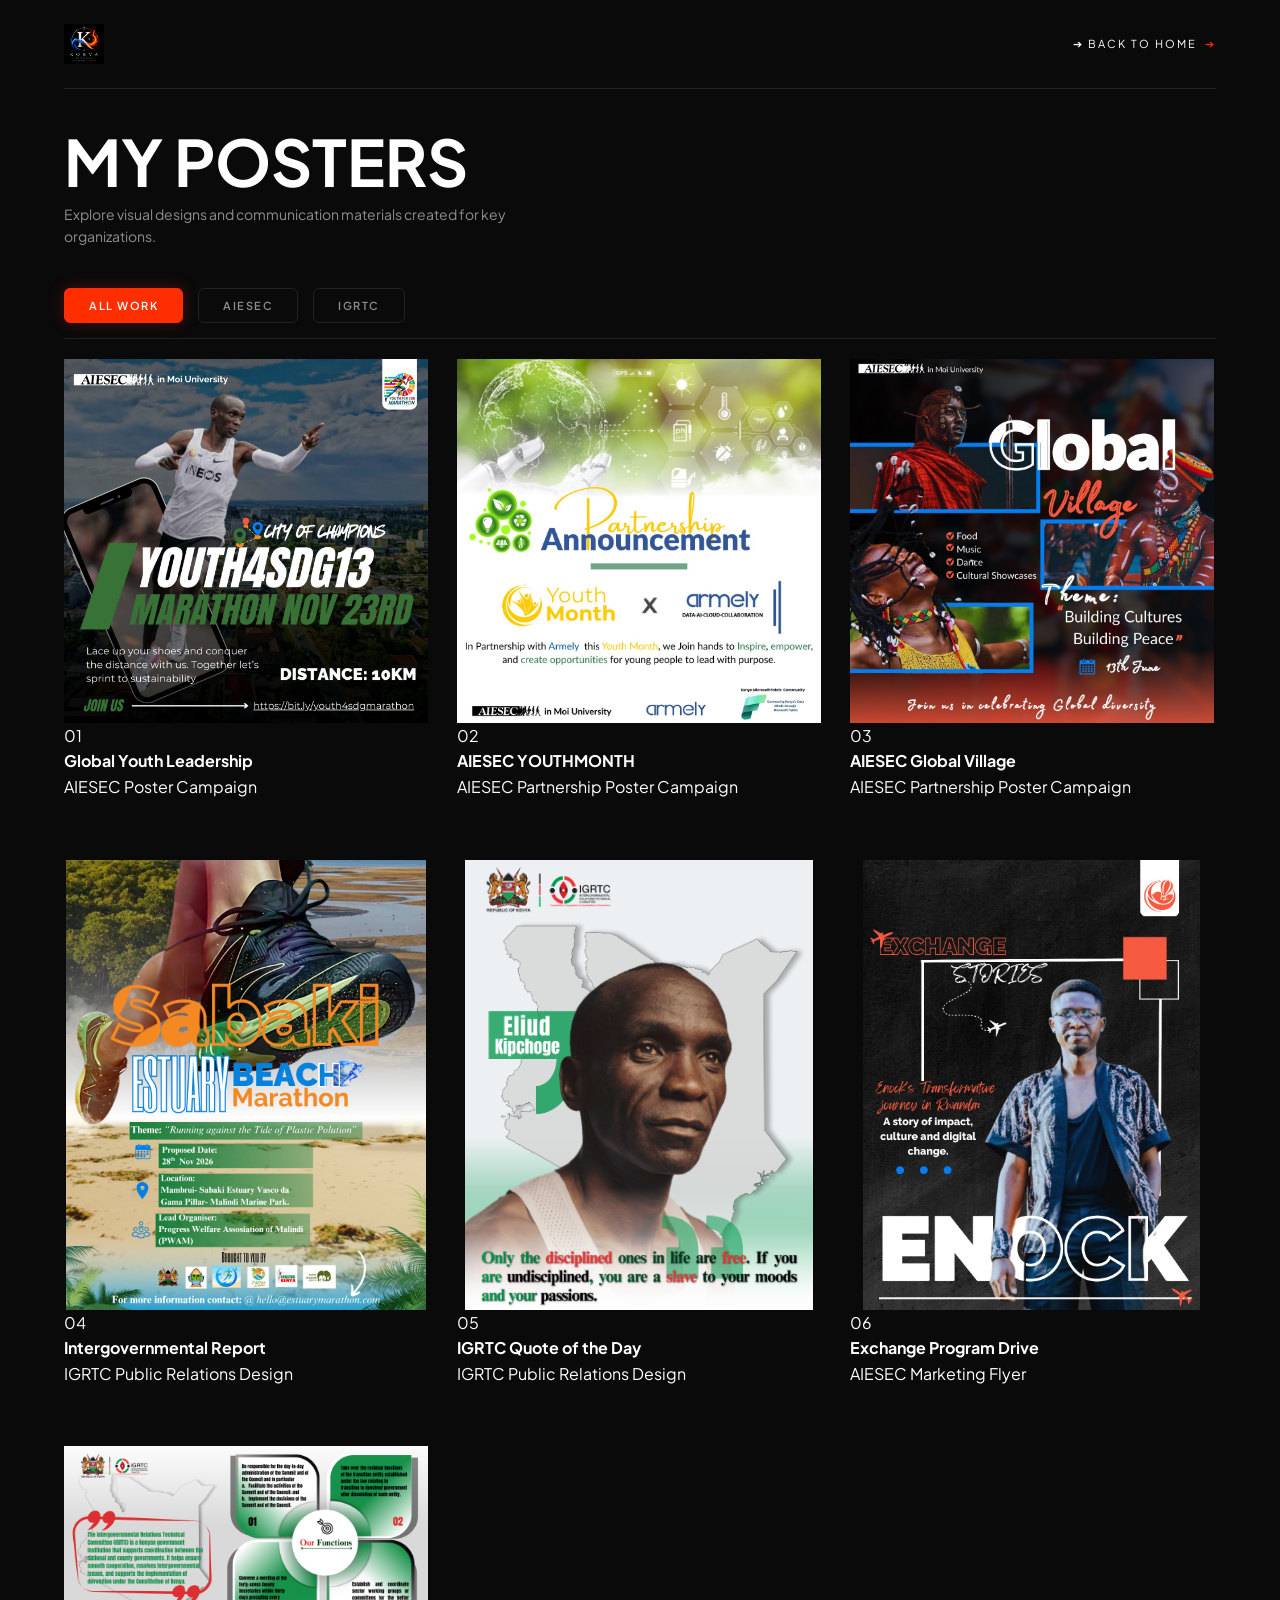
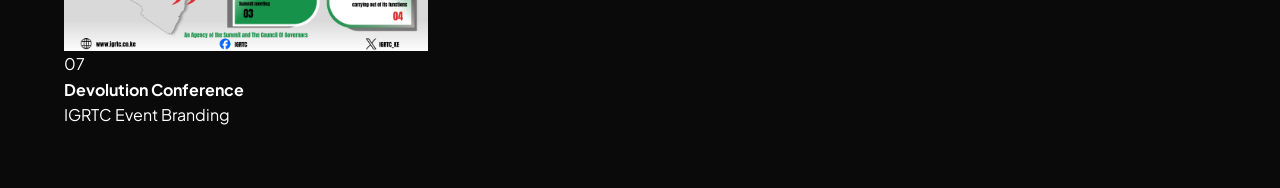
==== projects.html @ b1f052ab "initial commit" ====
<!DOCTYPE html>
<html lang="en">
<head>
    <meta charset="UTF-8">
    <meta name="viewport" content="width=device-width, initial-scale=1.0">
    <title>All Projects | Karen Mbingu</title>
    <link rel="preconnect" href="https://fonts.googleapis.com">
    <link rel="preconnect" href="https://fonts.gstatic.com" crossorigin>
    <link href="https://fonts.googleapis.com/css2?family=Oswald:wght@700&family=Plus+Jakarta+Sans:wght@300;400;600;700&display=swap" rel="stylesheet">
    <link rel="stylesheet" href="style.css">
</head>
<body>

    <div class="container animate-fade-down">
        <header>
            <a href="index.html" class="brand-logo">
                <img src="images/KORVA logo.jpeg" alt="Logo">
            </a>
            <a href="index.html" class="status-badge">➔ Back to Home</a>
        </header>

        <section class="projects-hero">
            <h1 class="hero-name" style="margin-top: 40px; margin-bottom: 10px;">My Posters</h1>
            <p class="hero-desc" style="max-width: 500px;">Explore visual designs and communication materials created for key organizations.</p>
        </section>

        <div class="filter-container">
            <button class="filter-btn active" onclick="filterProjects('all', this)">All Work</button>
            <button class="filter-btn" onclick="filterProjects('aiesec', this)">AIESEC</button>
            <button class="filter-btn" onclick="filterProjects('igrtc', this)">IGRTC</button>
        </div>

        <section class="project-grid" style="margin-top: 20px; margin-bottom: 80px;">
            
            <div class="project-card project-item aiesec">
                <div class="project-img-container">
                    <img src="images/AIESEC Marathon.jpeg" alt="AIESEC Poster 1">
                </div>
                <div class="project-meta">
                    <div class="proj-num">01</div>
                    <div class="proj-details">
                        <h4>Global Youth Leadership</h4>
                        <p>AIESEC Poster Campaign</p>
                    </div>
                </div>
            </div>

            <div class="project-card project-item aiesec">
                <div class="project-img-container">
                    <img src="images/AIESEC x ARMELY Partnership.jpeg" alt="AIESEC Poster 2">
                </div>
                <div class="project-meta">
                    <div class="proj-num">02</div>
                    <div class="proj-details">
                        <h4>AIESEC YOUTHMONTH</h4>
                        <p>AIESEC Partnership Poster Campaign</p>
                    </div>
                </div>
            </div>

            <div class="project-card project-item aiesec">
                <div class="project-img-container">
                    <img src="images/AIESEC Global Village.jpeg" alt="AIESEC Poster 3">
                </div>
                <div class="project-meta">
                    <div class="proj-num">03</div>
                    <div class="proj-details">
                        <h4>AIESEC Global Village</h4>
                        <p>AIESEC Partnership Poster Campaign</p>
                    </div>
                </div>
            </div>

            <div class="project-card project-item igrtc">
                <div class="project-img-container"> 
                    <img src="images/Sabaki (8).png" alt="IGRTC Poster 1">
                </div>
                <div class="project-meta">
                    <div class="proj-num">04</div>
                    <div class="proj-details">
                        <h4>Intergovernmental Report</h4>
                        <p>IGRTC Public Relations Design</p>
                    </div>
                </div>
            </div>

            <div class="project-card project-item igrtc">
                <div class="project-img-container">
                    <img src="images/Kipchoge (6).png" alt="IGRTC Poster 2">
                </div>
                <div class="project-meta">
                    <div class="proj-num">05</div>
                    <div class="proj-details">
                        <h4>IGRTC Quote of the Day</h4>
                        <p>IGRTC Public Relations Design</p>
                    </div>
                </div>
            </div>

            <div class="project-card project-item aiesec">
                <div class="project-img-container">
                    <img src="images/AIESEC Exchange Story.jpeg" alt="AIESEC Poster 4">
                </div>
                <div class="project-meta">
                    <div class="proj-num">06</div>
                    <div class="proj-details">
                        <h4>Exchange Program Drive</h4>
                        <p>AIESEC Marketing Flyer</p>
                    </div>
                </div>
            </div>

            <div class="project-card project-item igrtc">
                <div class="project-img-container">
                    <img src="images/IGRTC Functions (2).png" alt="IGRTC Poster 3">
                </div>
                <div class="project-meta">
                    <div class="proj-num">07</div>
                    <div class="proj-details">
                        <h4>Devolution Conference</h4>
                        <p>IGRTC Event Branding</p>
                    </div>
                </div>
            </div>

        </section>
    </div>

    <script>
        function filterProjects(category, buttonElement) {
            // 1. Manage active button states
            const buttons = document.querySelectorAll('.filter-btn');
            buttons.forEach(btn => btn.classList.remove('active'));
            if (buttonElement) {
                buttonElement.classList.add('active');
            }

            // 2. Filter elements directly overriding CSS !important values
            const items = document.querySelectorAll('.project-item');
            items.forEach(item => {
                if (category === 'all' || item.classList.contains(category)) {
                    // Restores your layout styling smoothly
                    item.style.setProperty('display', 'flex', 'important');
                } else {
                    // Trumps the CSS file's !important to hide the card completely
                    item.style.setProperty('display', 'none', 'important');
                }
            });
        }
    </script>

</body>
</html>
---- style.css ----
:root {
    --bg-color: #0a0a0a;
    --card-bg: #121212;
    --accent-red: #ff2e00;
    --text-main: #ffffff;
    --text-muted: #8e8e8e;
    --border-color: #222222;
}

/* --- 1. Logo Styling --- */
.brand-logo {
    display: flex;
    align-items: center;
}

.brand-logo img {
    height: 40px; /* Adjust this number to scale your logo precisely */
    width: auto;
    object-fit: contain;
}

/* --- 2. Reduced Profile Picture Size --- */
.hero-image-wrapper {
    position: absolute;
    bottom: 0;
    left: 50%;
    transform: translateX(-50%); /* Updated centering */
    height: 100%; 
    justify-content: center;
    z-index: 2;
    display: flex;
    align-items: flex-end;
}

.hero-image-wrapper img {
    max-height: 110%; 
    height: 95vh;
    width: auto;
    object-fit: contain;
    filter: brightness(0.85) contrast(1.1) grayscale(0.2); 
}

/* --- 3. Circular Red Light Gradient & Text Background --- */
.hero-bg-text {
    position: absolute;
    top: 5%; /* Adjusted top positioning slightly */
    left: 50%;
    transform: translateX(-50%);
    font-family: 'Oswald', sans-serif;
    font-size: 16vw;
    line-height: 0.8;
    color: transparent;
    -webkit-text-stroke: 2px rgba(230, 26, 35, 0.4);
    text-transform: uppercase;
    z-index: 1;
    pointer-events: none;
    letter-spacing: -2px;
    font-weight: 700;
}
    
/* Fixed: Moved this selector outside or kept it grouped cleanly */
.hero-bg-text::after {
    content: '';
    position: absolute;
    top: 50%;
    left: 50%;
    transform: translate(-50%, -50%);
    width: 15vw; 
    height: 15vw; 
    background-color: var(--accent-red);
    border-radius: 50%;
    filter: blur(100px); 
    opacity: 0.5;
    z-index: -1;
}

/* Fixed: Removed nested SCSS syntax that breaks standard CSS */
.hero {
    position: relative;
    min-height: 85vh;
    display: flex;
    align-items: flex-end;
    padding-bottom: 60px;
    margin-bottom: 80px;
}

.hero::after {
    content: '';
    position: absolute;
    bottom: 0;
    left: 0;
    width: 100%;
    height: 35%; 
    background: linear-gradient(to top, var(--bg-color) 15%, rgba(10, 10, 10, 0) 100%);
    z-index: 2; 
    pointer-events: none;
}

* {
    margin: 0;
    padding: 0;
    box-sizing: border-box;
    font-family: 'Plus Jakarta Sans', sans-serif;
}

body {
    background-color: var(--bg-color);
    color: var(--text-main);
    overflow-x: hidden;
    line-height: 1.6;
}

.container {
    max-width: 1200px;
    margin: 0 auto;
    padding: 0 24px;
}

a {
    color: inherit;
    text-decoration: none;
}

/* --- HEADER NAVIGATION --- */
header {
    display: flex;
    justify-content: space-between;
    align-items: center;
    padding: 24px 0;
    font-size: 11px;
    letter-spacing: 2px;
    text-transform: uppercase;
    border-bottom: 1px solid var(--border-color);
}

.brand-title span {
    color: var(--accent-red);
    display: block;
}

.status-badge {
    display: flex;
    align-items: center;
    gap: 8px;
}

.status-badge::after {
    content: "➔";
    color: var(--accent-red);
}

/* --- HERO TEXT AND CONTENT --- */
.hero-content {
    position: relative;
    z-index: 3; 
    width: 100%;
    display: grid;
    grid-template-columns: 1.2fr 0.8fr;
    align-items: flex-end;
}

.hero-intro h2 {
    font-family: 'Allura', cursive;
    font-size: 42px;
    color: #ffffff;
    margin-bottom: -10px;
    font-weight: 400;
}

.hero-name {
    font-size: 64px;
    text-transform: uppercase;
    line-height: 1;
    margin-bottom: 30px;
    font-weight: 700;
}

.hero-title {
    color: var(--accent-red);
    font-size: 18px;
    text-transform: uppercase;
    letter-spacing: 1px;
    margin-bottom: 15px;
    font-weight: 700;
}

.hero-desc {
    color: var(--text-muted);
    max-width: 360px;
    font-size: 14px;
    margin-bottom: 30px;
}

.hero-stats {
    display: flex;
    flex-direction: column;
    align-items: flex-end;
    gap: 20px; 
    text-align: right;
}

.stat-item {
    display: flex;
    align-items: center;
    gap: 20px;
    background: rgba(255, 255, 255, 0.02); 
    border: 1px solid rgba(255, 255, 255, 0.05); 
    padding: 12px 24px;
    border-radius: 12px; 
    backdrop-filter: blur(8px);
    transition: all 0.4s cubic-bezier(0.16, 1, 0.3, 1);
    
    opacity: 0;
    transform: translateY(20px) scale(0.95);
    animation: statSpringIn 1s cubic-bezier(0.34, 1.56, 0.64, 1) forwards;
}

.stat-item:hover {
    background: rgba(230, 26, 35, 0.05); 
    border-color: rgba(230, 26, 35, 0.3); 
    transform: translateY(-4px) scale(1.02); 
}

.stat-num {
    font-size: 48px;
    font-weight: 700;
    color: var(--accent-red);
    line-height: 1;
    font-family: 'Oswald', sans-serif;
    letter-spacing: -1px;
    text-shadow: 0 0 20px rgba(230, 26, 35, 0.2); 
}

.stat-label {
    font-size: 10px;
    text-transform: uppercase;
    letter-spacing: 1.5px;
    color: var(--text-muted);
    text-align: left;
    line-height: 1.4;
    font-weight: 600;
}

/* --- SECTION HEADER --- */
.section-header {
    display: flex;
    justify-content: space-between;
    align-items: center;
    border-top: 1px solid var(--border-color);
    padding: 24px 0;
    margin-top: 60px;
    margin-bottom: 30px;
    text-transform: uppercase;
    letter-spacing: 1px;
}

.section-header h3 {
    font-size: 18px;
}

.section-link {
    font-size: 12px;
    color: var(--text-muted);
}

/* --- SKILLS & PROCESS --- */
.split-grid {
    display: grid;
    grid-template-columns: 1fr 1fr 1fr;
    gap: 40px;
    margin-bottom: 80px;
}

.education-list {
    margin-bottom: 30px;
}

.edu-item {
    margin-bottom: 20px;
}

.edu-row {
    display: flex;
    justify-content: space-between;
    font-size: 14px;
    font-weight: 600;
}

.edu-year {
    color: var(--accent-red);
}

.edu-school {
    font-size: 12px;
    color: var(--text-muted);
}

.skills-header {
    color: var(--accent-red);
    font-size: 12px;
    text-transform: uppercase;
    letter-spacing: 1px;
    margin-bottom: 15px;
    font-weight: 700;
}

.tags-container {
    display: flex;
    flex-wrap: wrap;
    gap: 8px;
}

.tag {
    border: 1px solid var(--border-color);
    padding: 6px 14px;
    font-size: 10px;
    text-transform: uppercase;
    letter-spacing: 1px;
    border-radius: 4px;
    background: rgba(255,255,255,0.02);
}

/* Process Column */
.process-list {
    display: flex;
    flex-direction: column;
    gap: 20px;
}

.process-step {
    display: flex;
    gap: 15px;
}

.step-num {
    color: var(--accent-red);
    font-size: 14px;
    font-weight: 700;
}

.step-title {
    font-size: 13px;
    text-transform: uppercase;
    font-weight: 600;
    margin-bottom: 20px;
}

.step-title span {
    display: block;
    font-size: 12px;
    color: var(--text-muted);
    text-transform: none;
    font-weight: 400;
    margin-top: 4px;
}

/* Quote Callout Column */
.quote-column {
    background-color: #4a0709;
    padding: 40px;
    display: flex;
    flex-direction: column;
    justify-content: space-between;
    border-radius: 4px;
}

.quote-icon {
    font-size: 32px;
    color: var(--accent-red);
    line-height: 1;
}

.quote-text {
    font-size: 20px;
    font-weight: 300;
    margin: 20px 0;
}

.quote-author {
    font-family: 'Allura', cursive;
    font-size: 36px;
    margin-bottom: 30px;
}

/* --- FOOTER / LET'S WORK TOGETHER --- */
.footer-section {
    border-top: 1px solid var(--border-color);
    padding: 60px 0;
    display: grid;
    grid-template-columns: 1fr 1fr;
    gap: 40px;
}

.footer-left h2 {
    font-size: 48px;
    text-transform: uppercase;
    line-height: 1.1;
    margin-bottom: 20px;
}

.footer-left h2 span {
    color: var(--accent-red);
}

.footer-contacts {
    display: flex;
    flex-direction: column;
    gap: 15px;
}

.contact-item {
    display: flex;
    align-items: center;
    gap: 15px;
    font-size: 14px;
}

.contact-icon {
    width: 32px;
    height: 32px;
    border: 1px solid var(--border-color);
    border-radius: 50%;
    display: flex;
    align-items: center;
    justify-content: center;
    color: var(--accent-red);
    font-size: 12px;
}

/* ==========================================================================
   PORTFOLIO FILTER PAGES
   ========================================================================== */

.filter-container {
    display: flex;
    gap: 15px;
    margin: 40px 0 20px 0;
    border-bottom: 1px solid var(--border-color);
    padding-bottom: 15px;
}

.filter-btn {
    background: transparent;
    border: 1px solid var(--border-color);
    color: var(--text-muted);
    padding: 10px 24px;
    font-size: 11px;
    text-transform: uppercase;
    letter-spacing: 1.5px;
    border-radius: 6px;
    cursor: pointer;
    font-weight: 600;
    transition: all 0.3s cubic-bezier(0.16, 1, 0.3, 1);
}

.filter-btn:hover {
    color: var(--text-main);
    border-color: rgba(255, 255, 255, 0.3);
}

.filter-btn.active {
    background-color: var(--accent-red);
    color: var(--text-main);
    border-color: var(--accent-red);
    box-shadow: 0 0 15px rgba(230, 26, 35, 0.3);
}

/* Smooth transition when posters display or hide */
.project-item {
    transition: opacity 0.4s ease, transform 0.4s ease;
}

/* Target the projects container */
.project-list,
.projects-container,
.project-container,
.project-grid {
    display: flex !important;
    flex-wrap: wrap !important;
    gap: 40px 2.5% !important;
    justify-content: flex-start !important;
    width: 100% !important;
    height: auto !important;
    min-height: 480px !important;
    padding-bottom: 40px !important;
    margin-bottom: 0 !important;
}

/* Force each project item to take up exactly 1/3 of the row on desktop */
.project-item,
.project-card {
    flex: 0 0 31.6% !important;
    min-width: 280px !important;
    max-width: 100% !important;
    display: flex !important;
    flex-direction: column !important;
    height: auto !important;
    margin-bottom: 20px !important;
}

/* Clean up the images so they never crop or have backgrounds/borders */
.project-item img,
.project-card img,
.project-grid div img {
    width: 100% !important;
    height: auto !important;
    max-height: 450px !important;
    object-fit: contain !important;
    border: none !important;
    background: transparent !important;
    display: block !important;
}

/* Ensure Education section clears floating elements gracefully */
.education-section, 
#education,
main section:nth-of-type(3) {
    position: relative !important;
    clear: both !important;
    margin-top: 60px !important;
}

/* --- MEDIA QUERIES --- */
@media (max-width: 992px) {
    .hero-content { grid-template-columns: 1fr; gap: 40px; }
    .hero-image-wrapper { opacity: 0.3; transform: translateX(-50%); }
    .project-grid { grid-template-columns: 1fr; }
    .split-grid { grid-template-columns: 1fr; }
    .footer-section { grid-template-columns: 1fr; }
    .hero-stats { align-items: flex-start; text-align: left; }
}

/* --- ANIMATIONS --- */
@keyframes glowPulse {
    0% { filter: saturate(1) blur(120px); opacity: 0.3; }
    100% { filter: saturate(1.4) blur(140px); opacity: 0.45; }
}

@keyframes fadeDown {
    from { opacity: 0; transform: translateY(-20px); }
    to { opacity: 1; transform: translateY(0); }
}

@keyframes fadeUp {
    from { opacity: 0; transform: translateY(40px); }
    to { opacity: 1; transform: translateY(0); }
}

@keyframes imageEntry {
    from { opacity: 0; transform: translateX(-50%) scale(0.95); }
    to { opacity: 1; transform: translateX(-50%) scale(1); }
}

@keyframes statSpringIn {
    to {
        opacity: 1;
        transform: translateY(0) scale(1);
    }
}

/* Animation Helper Classes */
.animate-fade-down {
    opacity: 0;
    animation: fadeDown 1s cubic-bezier(0.16, 1, 0.3, 1) forwards;
}

.animate-fade-up {
    opacity: 0;
    animation: fadeUp 1.2s cubic-bezier(0.16, 1, 0.3, 1) forwards;
}

.animate-image-entry {
    opacity: 0;
    animation: imageEntry 1.5s cubic-bezier(0.16, 1, 0.3, 1) forwards;
    animation-delay: 0.1s;
}

.animate-glow {
    animation: glowPulse 6s ease-in-out infinite alternate;
}
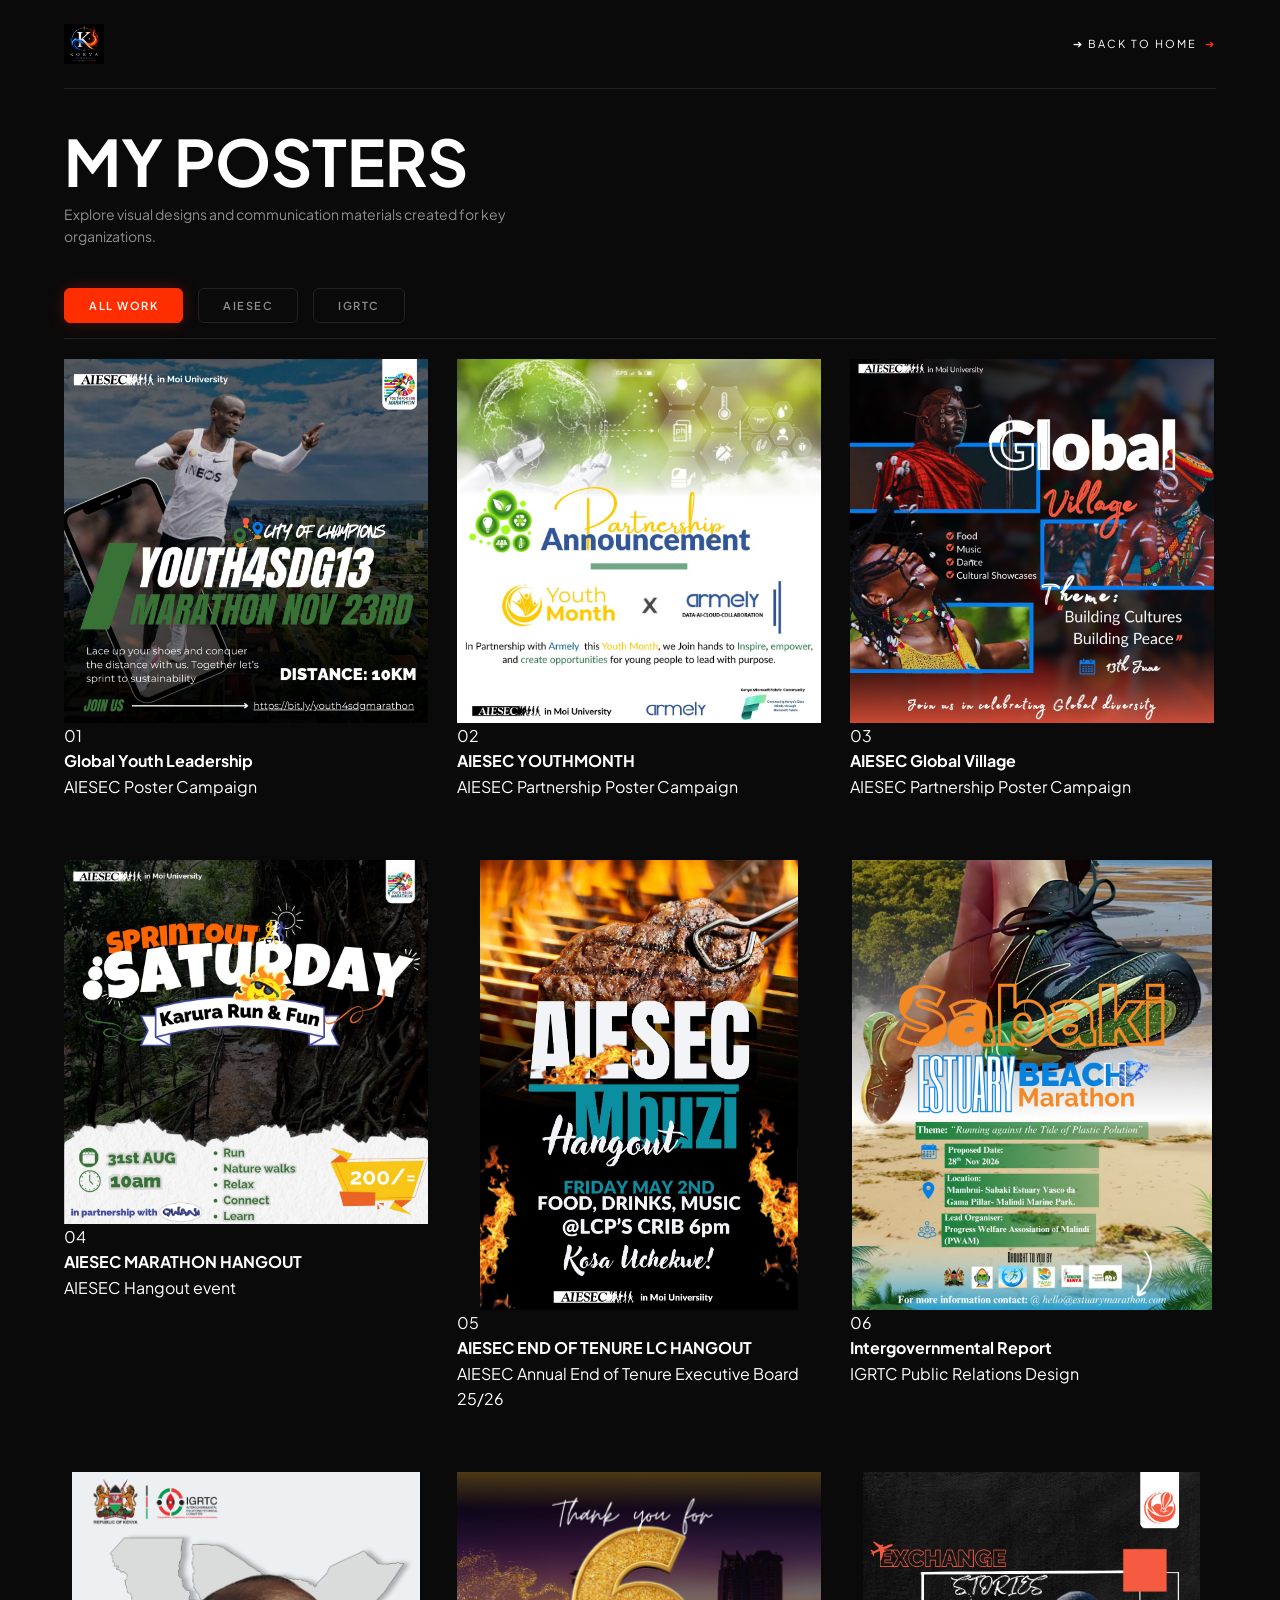
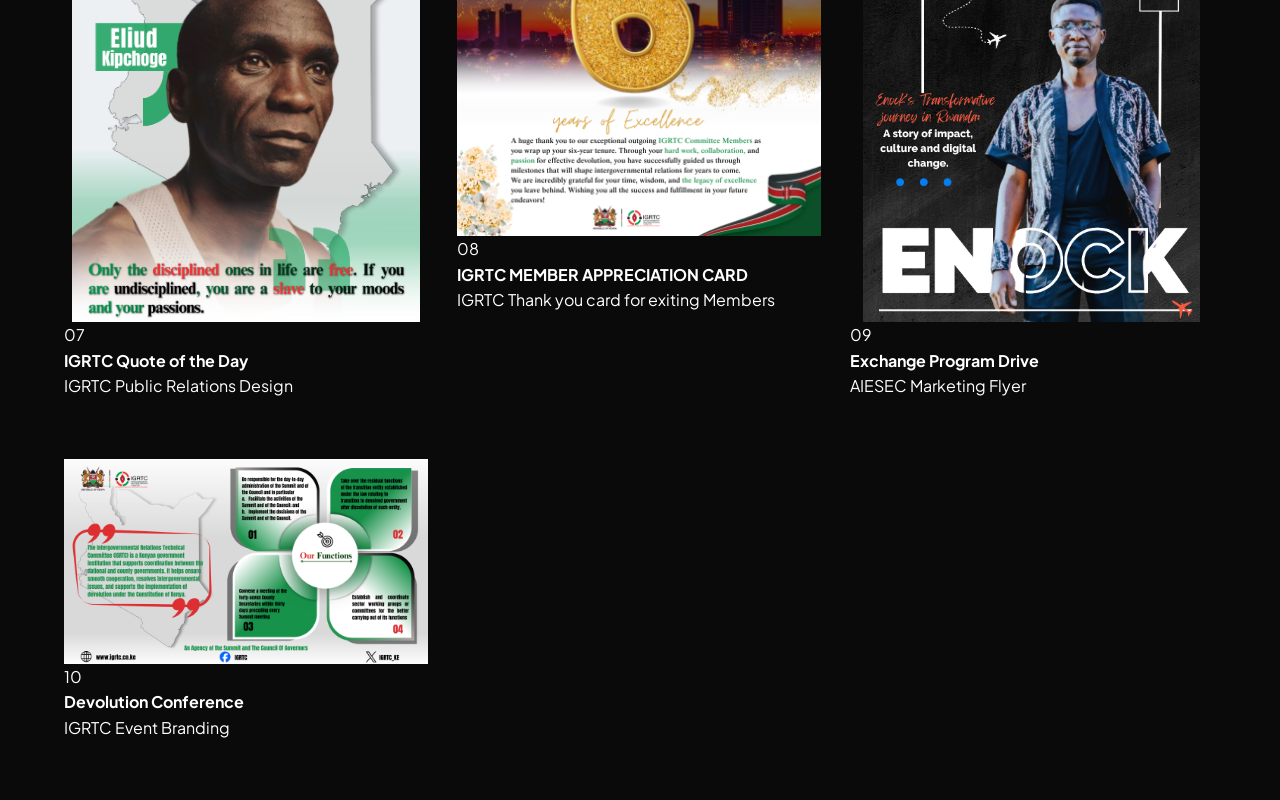
==== commit 264394bd: "Added on my projects" ====
--- a/projects.html
+++ b/projects.html
@@ -71,12 +71,39 @@
                 </div>
             </div>
 
+            <div class="project-card project-item aiesec">
+                <div class="project-img-container">
+                    <img src="images/AIESEC Marathon Hangout.jpeg" alt="AIESEC Poster 4">
+                </div>
+                <div class="project-meta">
+                    <div class="proj-num">04</div>
+                    <div class="proj-details">
+                        <h4>AIESEC MARATHON HANGOUT</h4>
+                        <p>AIESEC Hangout event</p>
+                    </div>
+                </div>
+            </div>
+            
+            <div class="project-card project-item aiesec">
+                <div class="project-img-container">
+                    <img src="images/AIESEC Hangout.jpeg" alt="AIESEC Poster 5">
+                </div>
+                <div class="project-meta">
+                    <div class="proj-num">05</div>
+                    <div class="proj-details">
+                        <h4>AIESEC END OF TENURE LC HANGOUT</h4>
+                        <p>AIESEC Annual End of Tenure Executive Board 25/26</p>
+                    </div>
+                </div>
+            </div>
+
+
             <div class="project-card project-item igrtc">
                 <div class="project-img-container"> 
                     <img src="images/Sabaki (8).png" alt="IGRTC Poster 1">
                 </div>
                 <div class="project-meta">
-                    <div class="proj-num">04</div>
+                    <div class="proj-num">06</div>
                     <div class="proj-details">
                         <h4>Intergovernmental Report</h4>
                         <p>IGRTC Public Relations Design</p>
@@ -89,7 +116,7 @@
                     <img src="images/Kipchoge (6).png" alt="IGRTC Poster 2">
                 </div>
                 <div class="project-meta">
-                    <div class="proj-num">05</div>
+                    <div class="proj-num">07</div>
                     <div class="proj-details">
                         <h4>IGRTC Quote of the Day</h4>
                         <p>IGRTC Public Relations Design</p>
@@ -97,12 +124,26 @@
                 </div>
             </div>
 
+          <div class="project-card project-item igrtc">
+                <div class="project-img-container">
+                    <img src="images/Thank you.png" alt="IGRTC Poster 3">
+                </div>
+                <div class="project-meta">
+                    <div class="proj-num">08</div>
+                    <div class="proj-details">
+                        <h4>IGRTC MEMBER APPRECIATION CARD</h4>
+                        <p>IGRTC Thank you card for exiting Members</p>
+                    </div>
+                </div>
+            </div>
+
+
             <div class="project-card project-item aiesec">
                 <div class="project-img-container">
                     <img src="images/AIESEC Exchange Story.jpeg" alt="AIESEC Poster 4">
                 </div>
                 <div class="project-meta">
-                    <div class="proj-num">06</div>
+                    <div class="proj-num">09</div>
                     <div class="proj-details">
                         <h4>Exchange Program Drive</h4>
                         <p>AIESEC Marketing Flyer</p>
@@ -112,10 +153,10 @@
 
             <div class="project-card project-item igrtc">
                 <div class="project-img-container">
-                    <img src="images/IGRTC Functions (2).png" alt="IGRTC Poster 3">
+                    <img src="images/IGRTC Functions (2).png" alt="IGRTC Poster 4">
                 </div>
                 <div class="project-meta">
-                    <div class="proj-num">07</div>
+                    <div class="proj-num">10</div>
                     <div class="proj-details">
                         <h4>Devolution Conference</h4>
                         <p>IGRTC Event Branding</p>
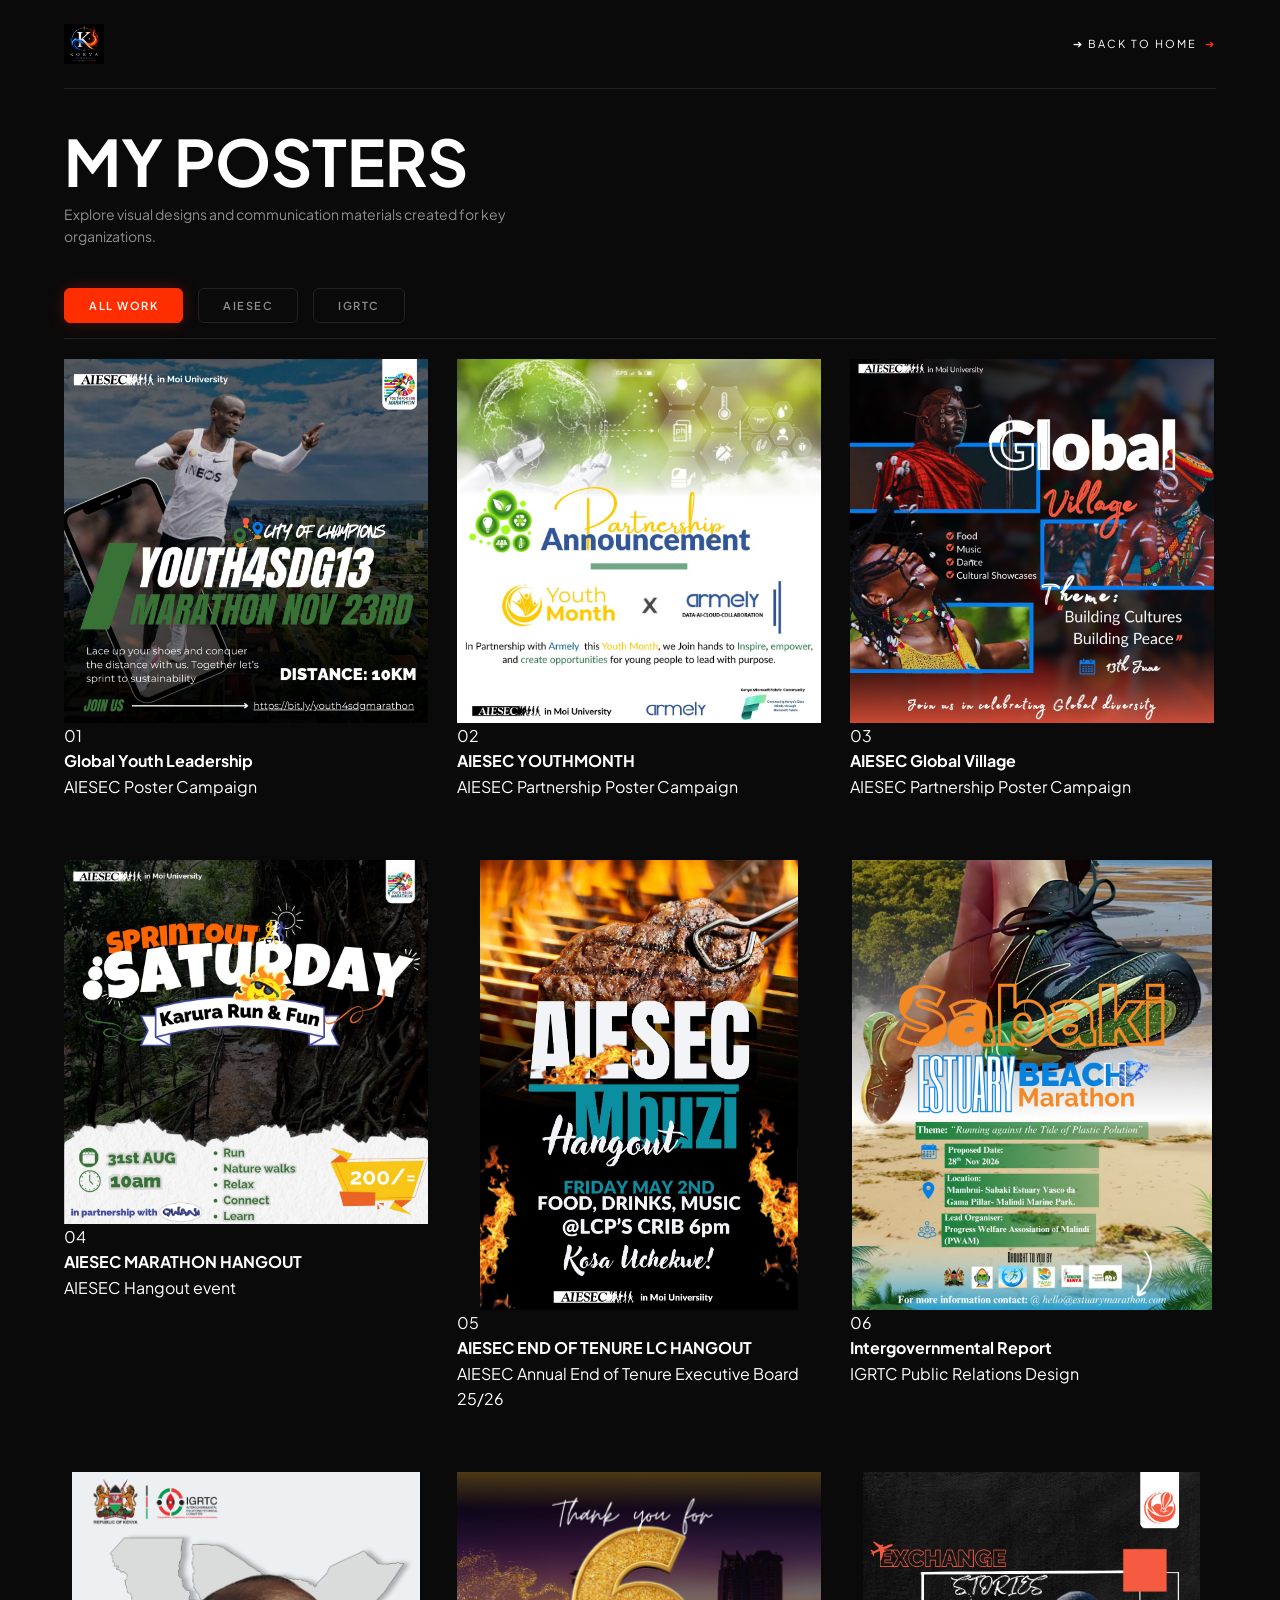
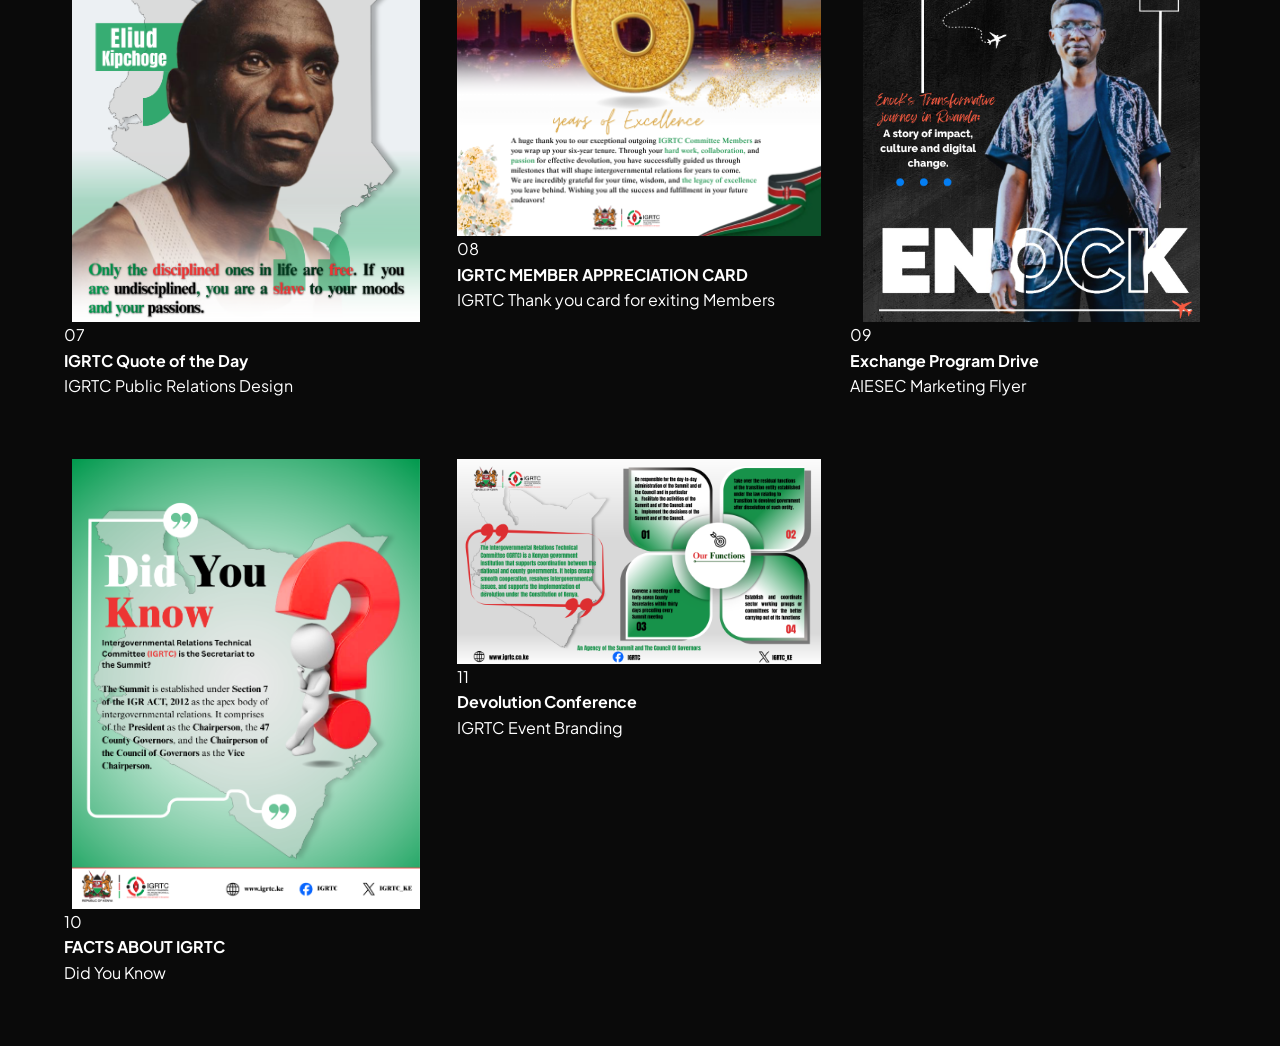
==== commit 13ec1913: "Changed projects" ====
--- a/projects.html
+++ b/projects.html
@@ -151,12 +151,26 @@
                 </div>
             </div>
 
+          <div class="project-card project-item igrtc">
+                <div class="project-img-container">
+                    <img src="images/Did You (10).png" alt="ICRTC Poater 4">
+                </div>
+                <div class="project-meta">
+                    <div class="proj-num">10</div>
+                    <div class="proj-details">
+                        <h4>FACTS ABOUT IGRTC</h4>
+                        <p>Did You Know</p>
+                    </div>
+                </div>
+            </div>
+
+
             <div class="project-card project-item igrtc">
                 <div class="project-img-container">
-                    <img src="images/IGRTC Functions (2).png" alt="IGRTC Poster 4">
-                </div>
-                <div class="project-meta">
-                    <div class="proj-num">10</div>
+                    <img src="images/IGRTC Functions (2).png" alt="IGRTC Poster 5">
+                </div>
+                <div class="project-meta">
+                    <div class="proj-num">11</div>
                     <div class="proj-details">
                         <h4>Devolution Conference</h4>
                         <p>IGRTC Event Branding</p>
